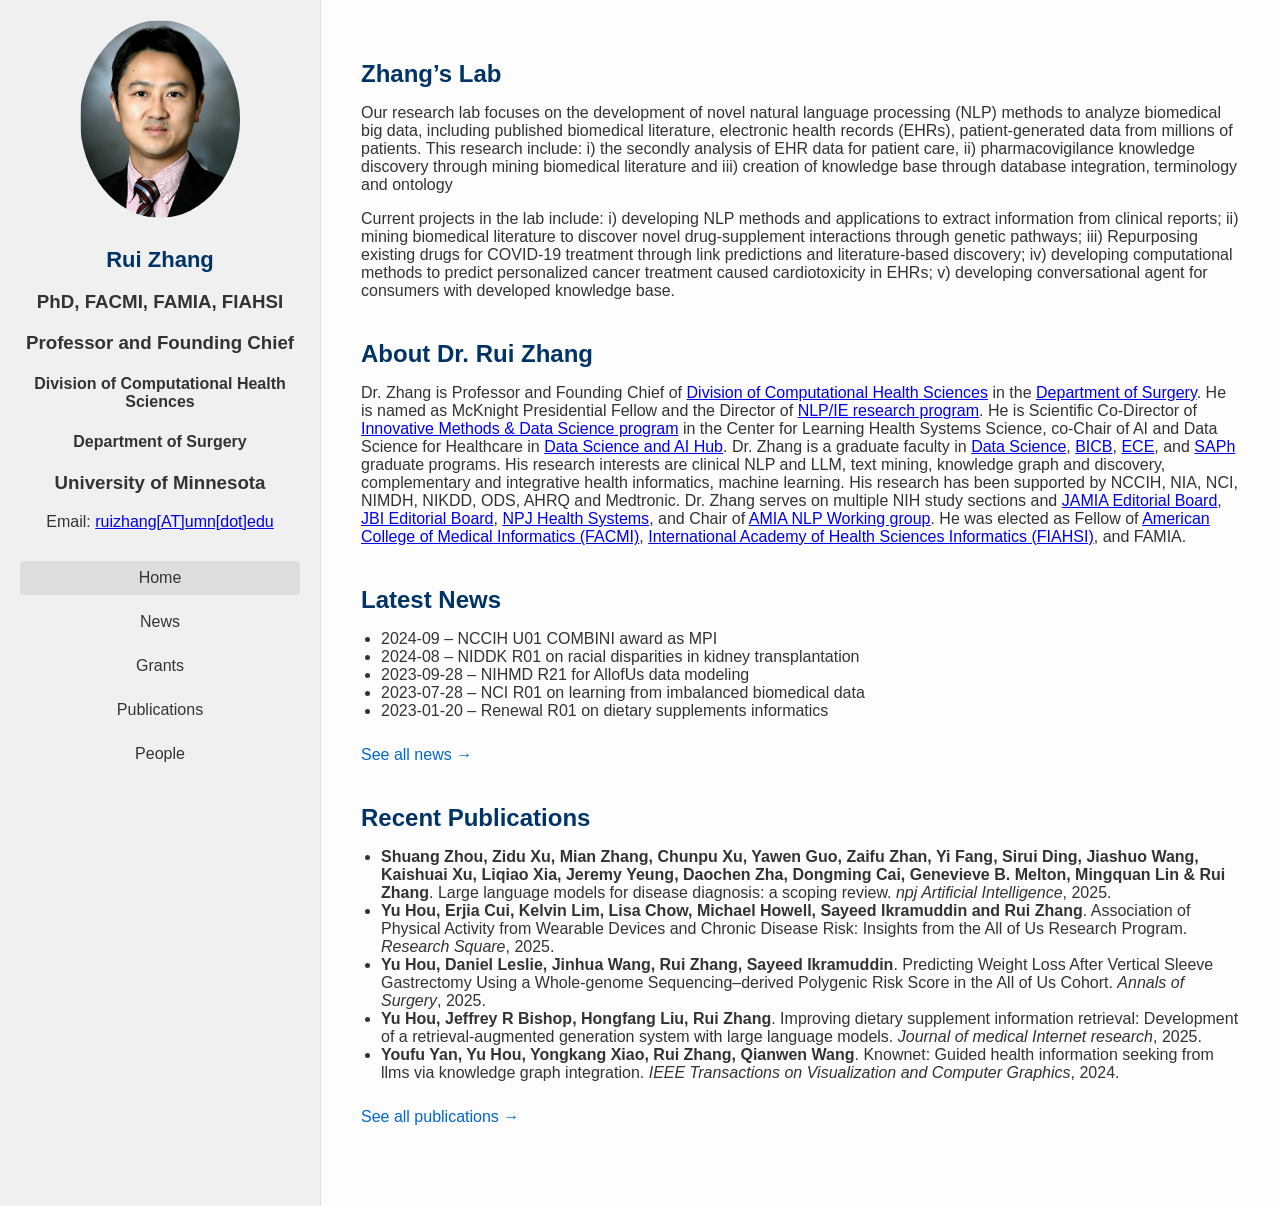
==== index.html @ 44093727 "Update index.html" ====
<!-- index.html -->
<!DOCTYPE html>
<html lang="en">
<head>
  <meta charset="UTF-8" />
  <title>Zhang's Lab | Home</title>
  <link rel="stylesheet" href="style.css" />
  <script src="script.js" defer></script>
</head>
<body>
<div id="container">
  <!-- Sidebar -->
  <div id="sidebar">
    <img src="assets/rui_zhang.png" alt="Dr. Rui Zhang" class="profile-pic" />
    <h2>Rui Zhang</h2>
    <h3>PhD, FACMI, FAMIA, FIAHSI</h3>
    <h3>Professor and Founding Chief</h3>
    <h4>Division of Computational Health Sciences </h4>
    <h4>Department of Surgery</h4>
    <h3>University of Minnesota</h3>
    <p>Email: <a href="mailto:ruizhang@umn.edu">ruizhang[AT]umn[dot]edu</a></p>
    <div class="nav">
      <a href="index.html" class="active">Home</a>
      <a href="news.html">News</a>
      <a href="grants.html">Grants</a>
      <a href="publications.html">Publications</a>
      <a href="people.html">People</a>
    </div>
  </div>

  <!-- Main Content -->
  <div id="main-content">
    <!-- Section 1: Lab Introduction -->
    <section>
      <h2>Zhang’s Lab</h2>
      <p>Our research lab focuses on the development of novel natural language processing (NLP) methods to analyze biomedical big data, including published biomedical literature, electronic health records (EHRs), patient-generated data from millions of patients. This research include: i) the secondly analysis of EHR data for patient care, ii) pharmacovigilance knowledge discovery through mining biomedical literature and iii) creation of knowledge base through database integration, terminology and ontology</p>
      <p>Current projects in the lab include: i) developing NLP methods and applications to extract information from clinical reports; ii) mining biomedical literature to discover novel drug-supplement interactions through genetic pathways; iii) Repurposing existing drugs for COVID-19 treatment through link predictions and literature-based discovery; iv) developing computational methods to predict personalized cancer treatment caused cardiotoxicity in EHRs; v) developing conversational agent for consumers with developed knowledge base.</p>
    </section>

    <!-- Section 2: PI Bio -->
    <section>
      <h2>About Dr. Rui Zhang</h2>
      <p>
        Dr. Zhang is Professor and Founding Chief of <a href="https://med.umn.edu/surgery/divisions/computational-health-sciences" target="_blank">Division of Computational Health Sciences</a> in the <a href="https://med.umn.edu/surgery" target="_blank">Department of Surgery</a>.
        He is named as McKnight Presidential Fellow and the Director of <a href="https://healthinformatics.umn.edu/natural-language-processing" target="_blank">NLP/IE research program</a>. He is Scientific Co-Director of <a href="https://med.umn.edu/news/new-r01-grant-lhi-director-lin-yee-chen-md-ms" target="_blank">Innovative Methods & Data Science program</a> in the Center for Learning Health Systems Science, co-Chair of AI and Data Science for Healthcare in <a href="https://dsai-hub.umn.edu/" target="_blank">Data Science and AI Hub</a>.
        Dr. Zhang is a graduate faculty in <a href="https://cse.umn.edu/datascience" target="_blank">Data Science</a>, <a href="https://r.umn.edu/academics/graduate-programs/bioinformatics-and-computational-biology/bioinformatics-and" target="_blank">BICB</a>, <a href="https://cse.umn.edu/ece/graduate" target="_blank">ECE</a>, and <a href="https://www.pharmacy.umn.edu/pharmaceutical-care-health-systems/saph-graduate-program/social-and-administrative-pharmacy" target="_blank">SAPh</a> graduate programs.
        His research interests are clinical NLP and LLM, text mining, knowledge graph and discovery, complementary and integrative health informatics, machine learning. His research has been supported by NCCIH, NIA, NCI, NIMDH, NIKDD, ODS, AHRQ and Medtronic.
        Dr. Zhang serves on multiple NIH study sections and <a href="https://academic.oup.com/jamia/pages/Editorial_Board" target="_blank">JAMIA Editorial Board</a>, <a href="https://www.sciencedirect.com/journal/journal-of-biomedical-informatics/about/editorial-board" target="_blank">JBI Editorial Board</a>, <a href="https://www.nature.com/npjhealthsyst/editors" target="_blank">NPJ Health Systems</a>, and Chair of <a href="https://amia.org/community/working-groups/natural-language-processing" target="_blank">AMIA NLP Working group</a>.
        He was elected as Fellow of <a href="https://amia.org/communities/acmi-fellowship" target="_blank">American College of Medical Informatics (FACMI)</a>, <a href="https://imia-medinfo.org/wp/iahsi-structure/" target="_blank">International Academy of Health Sciences Informatics (FIAHSI)</a>, and FAMIA.
      </p>
    </section>

    <!-- Section 3: Latest News -->
    <section>
      <h2>Latest News</h2>
      <ul id="news-list">
        <!-- populated by JS -->
      </ul>
      <a href="news.html" class="see-all">See all news →</a>
    </section>

    <!-- Section 4: Recent Publications -->
    <section>
      <h2>Recent Publications</h2>
      <ul id="pubs-list">
        <!-- populated by JS -->
      </ul>
      <a href="publications.html" class="see-all">See all publications →</a>
    </section>
  </div>
</div>
</body>
</html>
---- style.css ----
/* style.css */
body {
    margin: 0;
    font-family: "Helvetica Neue", Helvetica, Arial, sans-serif;
    color: #333;
    background-color: #fdfdfd;
}

#container {
    display: flex;
    min-height: 100vh;
}

#sidebar {
    width: 280px;
    background-color: #f0f0f0;
    padding: 20px;
    flex-shrink: 0;
    text-align: center;
    border-right: 1px solid #ddd;
}

.profile-pic {
    width: 160px;
    border-radius: 50%;
    margin-bottom: 15px;
}

#sidebar h2 {
    font-size: 22px;
    margin: 10px 0 5px;
}

.nav {
    margin-top: 30px;
    display: flex;
    flex-direction: column;
    gap: 10px;
}

.nav a {
    text-decoration: none;
    color: #333;
    padding: 8px;
    border-radius: 4px;
}

.nav a.active,
.nav a:hover {
    background-color: #ddd;
}

#main-content {
    flex: 1;
    padding: 40px;
}

section {
    margin-bottom: 40px;
}

h2 {
    color: #003366;
    margin-bottom: 10px;
}

ul {
    padding-left: 20px;
}

.see-all {
    display: inline-block;
    margin-top: 10px;
    text-decoration: none;
    color: #0066cc;
}

.see-all:hover {
    text-decoration: underline;
}
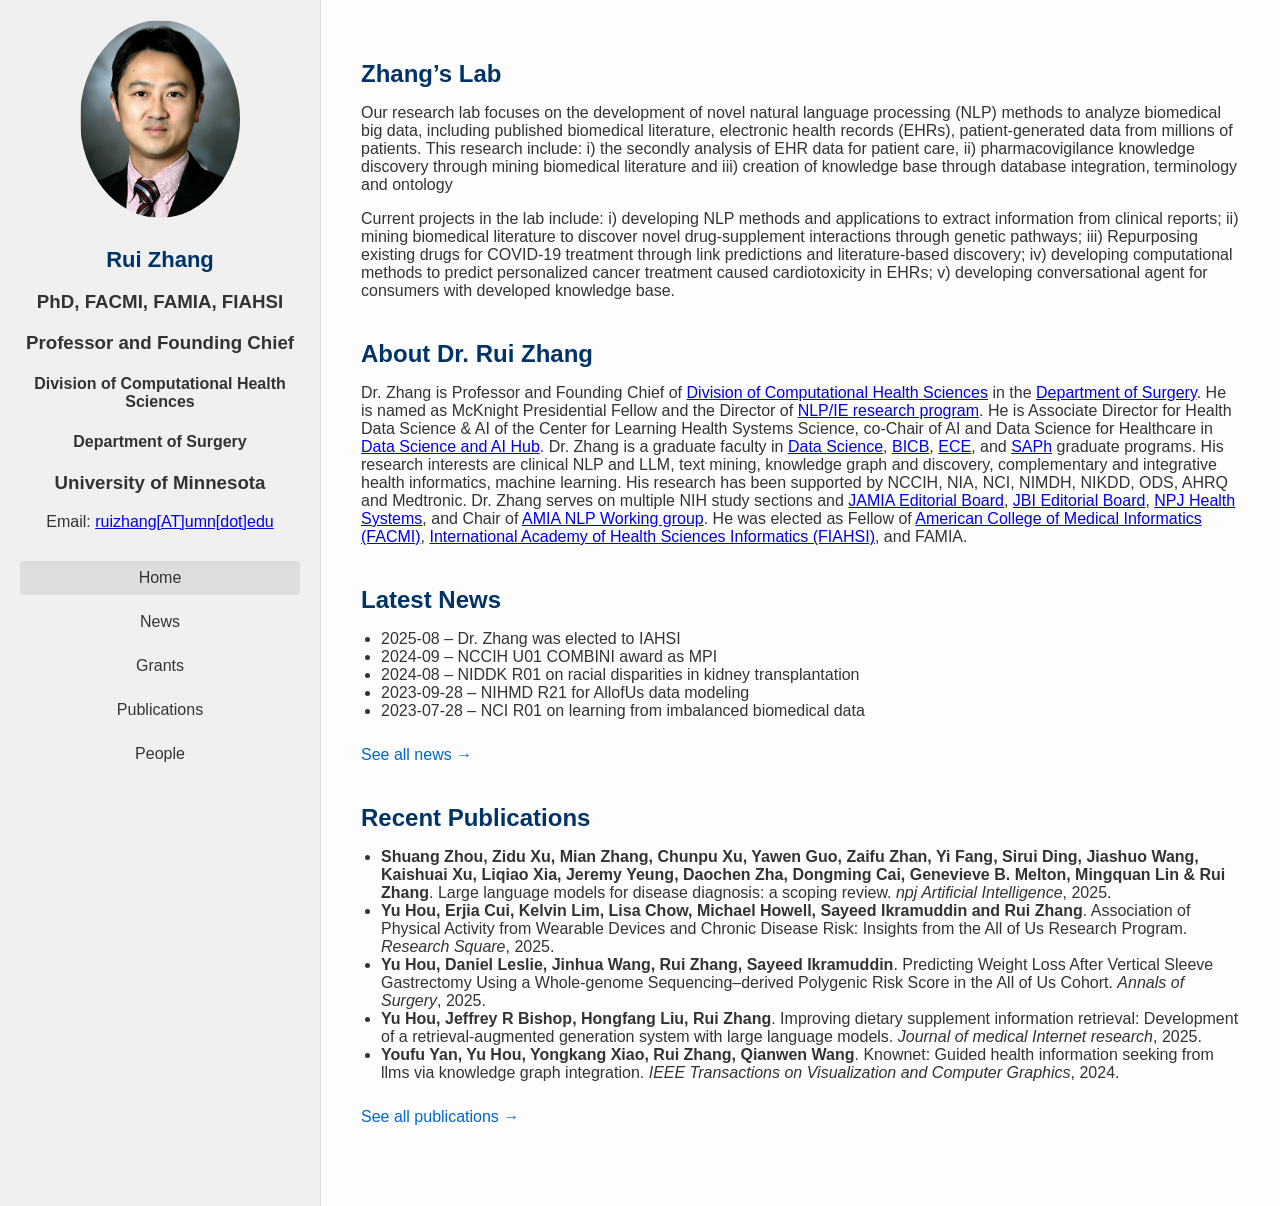
==== commit 11fa4e9e: "Update index.html" ====
--- a/index.html
+++ b/index.html
@@ -42,7 +42,7 @@
       <h2>About Dr. Rui Zhang</h2>
       <p>
         Dr. Zhang is Professor and Founding Chief of <a href="https://med.umn.edu/surgery/divisions/computational-health-sciences" target="_blank">Division of Computational Health Sciences</a> in the <a href="https://med.umn.edu/surgery" target="_blank">Department of Surgery</a>.
-        He is named as McKnight Presidential Fellow and the Director of <a href="https://healthinformatics.umn.edu/natural-language-processing" target="_blank">NLP/IE research program</a>. He is Scientific Co-Director of <a href="https://med.umn.edu/news/new-r01-grant-lhi-director-lin-yee-chen-md-ms" target="_blank">Innovative Methods & Data Science program</a> in the Center for Learning Health Systems Science, co-Chair of AI and Data Science for Healthcare in <a href="https://dsai-hub.umn.edu/" target="_blank">Data Science and AI Hub</a>.
+        He is named as McKnight Presidential Fellow and the Director of <a href="https://healthinformatics.umn.edu/natural-language-processing" target="_blank">NLP/IE research program</a>. He is Associate Director for Health Data Science & AI of the Center for Learning Health Systems Science, co-Chair of AI and Data Science for Healthcare in <a href="https://dsai-hub.umn.edu/" target="_blank">Data Science and AI Hub</a>.
         Dr. Zhang is a graduate faculty in <a href="https://cse.umn.edu/datascience" target="_blank">Data Science</a>, <a href="https://r.umn.edu/academics/graduate-programs/bioinformatics-and-computational-biology/bioinformatics-and" target="_blank">BICB</a>, <a href="https://cse.umn.edu/ece/graduate" target="_blank">ECE</a>, and <a href="https://www.pharmacy.umn.edu/pharmaceutical-care-health-systems/saph-graduate-program/social-and-administrative-pharmacy" target="_blank">SAPh</a> graduate programs.
         His research interests are clinical NLP and LLM, text mining, knowledge graph and discovery, complementary and integrative health informatics, machine learning. His research has been supported by NCCIH, NIA, NCI, NIMDH, NIKDD, ODS, AHRQ and Medtronic.
         Dr. Zhang serves on multiple NIH study sections and <a href="https://academic.oup.com/jamia/pages/Editorial_Board" target="_blank">JAMIA Editorial Board</a>, <a href="https://www.sciencedirect.com/journal/journal-of-biomedical-informatics/about/editorial-board" target="_blank">JBI Editorial Board</a>, <a href="https://www.nature.com/npjhealthsyst/editors" target="_blank">NPJ Health Systems</a>, and Chair of <a href="https://amia.org/community/working-groups/natural-language-processing" target="_blank">AMIA NLP Working group</a>.
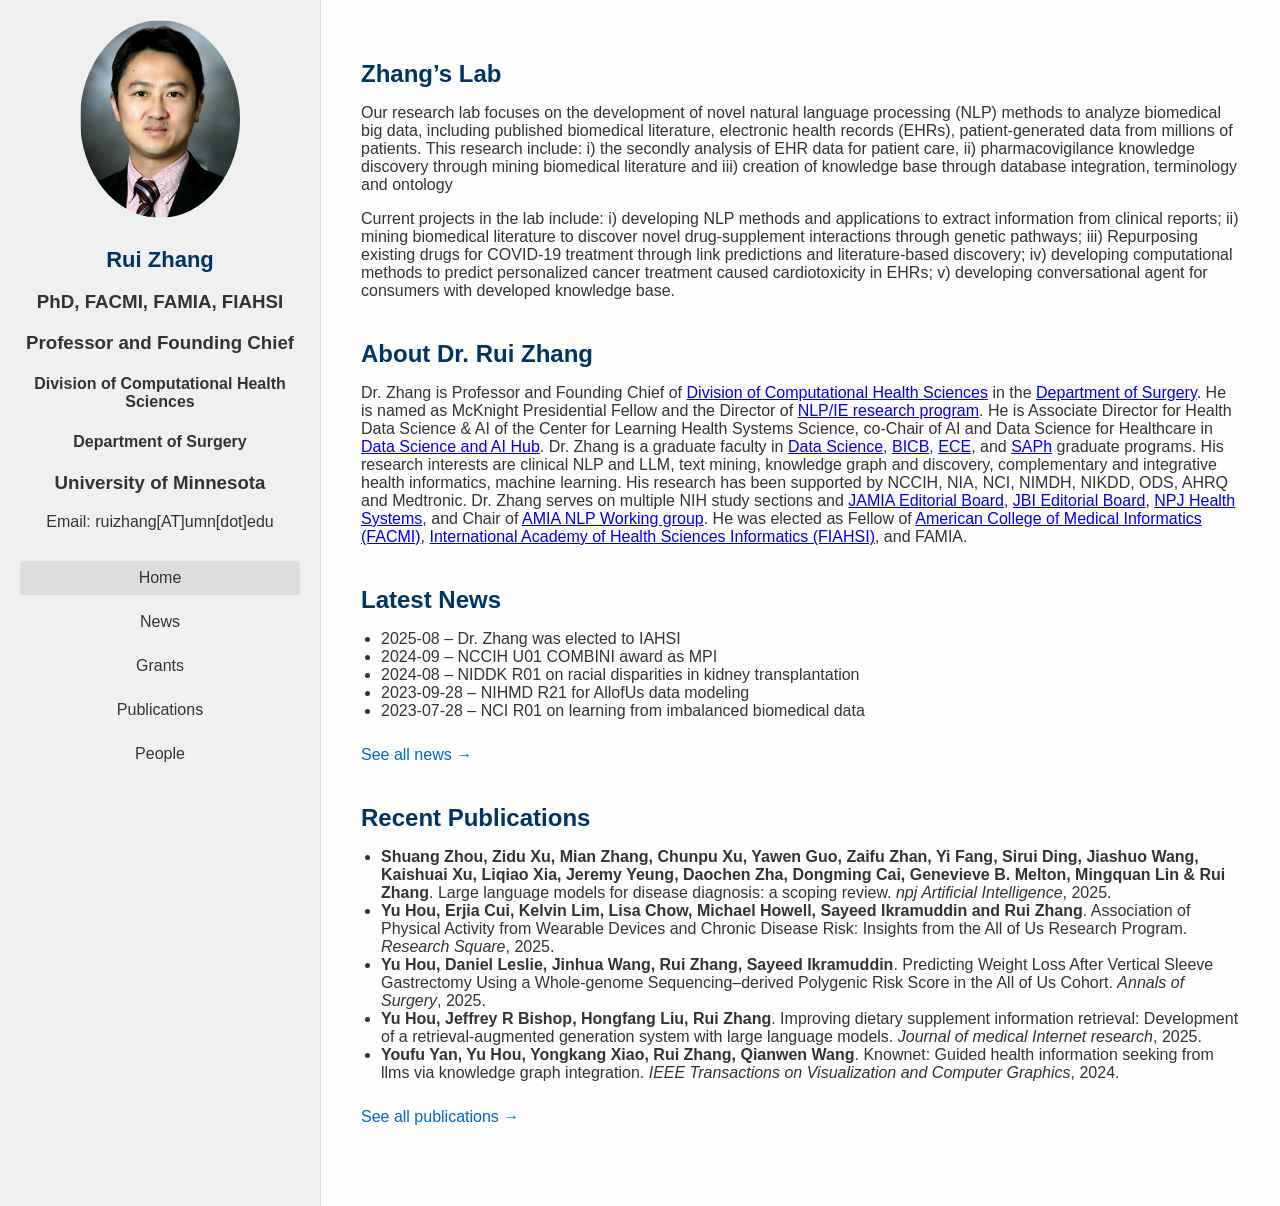
==== commit a3a051ed: "Update index.html" ====
--- a/index.html
+++ b/index.html
@@ -18,7 +18,7 @@
     <h4>Division of Computational Health Sciences </h4>
     <h4>Department of Surgery</h4>
     <h3>University of Minnesota</h3>
-    <p>Email: <a href="mailto:ruizhang@umn.edu">ruizhang[AT]umn[dot]edu</a></p>
+    <p>Email: ruizhang[AT]umn[dot]edu</p>
     <div class="nav">
       <a href="index.html" class="active">Home</a>
       <a href="news.html">News</a>
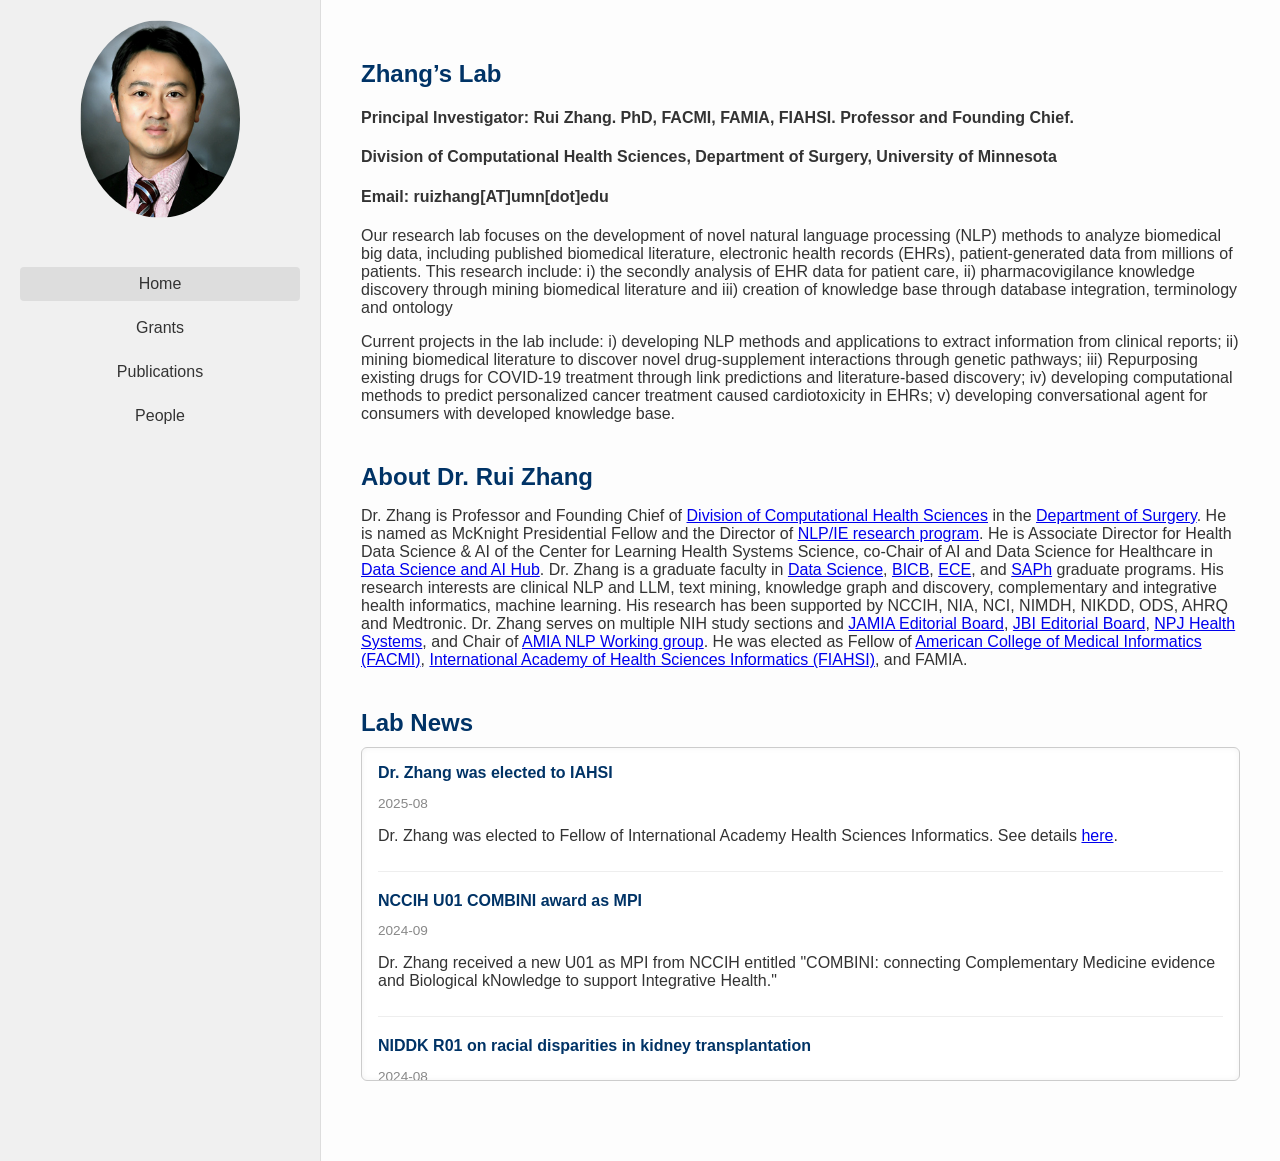
==== commit 23299daa: "Add files via upload" ====
--- a/index.html
+++ b/index.html
@@ -12,16 +12,8 @@
   <!-- Sidebar -->
   <div id="sidebar">
     <img src="assets/rui_zhang.png" alt="Dr. Rui Zhang" class="profile-pic" />
-    <h2>Rui Zhang</h2>
-    <h3>PhD, FACMI, FAMIA, FIAHSI</h3>
-    <h3>Professor and Founding Chief</h3>
-    <h4>Division of Computational Health Sciences </h4>
-    <h4>Department of Surgery</h4>
-    <h3>University of Minnesota</h3>
-    <p>Email: ruizhang[AT]umn[dot]edu</p>
     <div class="nav">
       <a href="index.html" class="active">Home</a>
-      <a href="news.html">News</a>
       <a href="grants.html">Grants</a>
       <a href="publications.html">Publications</a>
       <a href="people.html">People</a>
@@ -33,6 +25,9 @@
     <!-- Section 1: Lab Introduction -->
     <section>
       <h2>Zhang’s Lab</h2>
+      <h4>Principal Investigator: Rui Zhang. PhD, FACMI, FAMIA, FIAHSI. Professor and Founding Chief.</h4>
+      <h4>Division of Computational Health Sciences, Department of Surgery, University of Minnesota</h4>
+      <h4>Email: ruizhang[AT]umn[dot]edu</h4>
       <p>Our research lab focuses on the development of novel natural language processing (NLP) methods to analyze biomedical big data, including published biomedical literature, electronic health records (EHRs), patient-generated data from millions of patients. This research include: i) the secondly analysis of EHR data for patient care, ii) pharmacovigilance knowledge discovery through mining biomedical literature and iii) creation of knowledge base through database integration, terminology and ontology</p>
       <p>Current projects in the lab include: i) developing NLP methods and applications to extract information from clinical reports; ii) mining biomedical literature to discover novel drug-supplement interactions through genetic pathways; iii) Repurposing existing drugs for COVID-19 treatment through link predictions and literature-based discovery; iv) developing computational methods to predict personalized cancer treatment caused cardiotoxicity in EHRs; v) developing conversational agent for consumers with developed knowledge base.</p>
     </section>
@@ -51,22 +46,13 @@
     </section>
 
     <!-- Section 3: Latest News -->
-    <section>
-      <h2>Latest News</h2>
-      <ul id="news-list">
-        <!-- populated by JS -->
-      </ul>
-      <a href="news.html" class="see-all">See all news →</a>
+    <section id="lab-news">
+      <h2>Lab News</h2>
+      <div class="news-scroll-container">
+        <div id="news-scroll" class="news-scroll"></div>
+      </div>
     </section>
 
-    <!-- Section 4: Recent Publications -->
-    <section>
-      <h2>Recent Publications</h2>
-      <ul id="pubs-list">
-        <!-- populated by JS -->
-      </ul>
-      <a href="publications.html" class="see-all">See all publications →</a>
-    </section>
   </div>
 </div>
 </body>
--- a/style.css
+++ b/style.css
@@ -78,3 +78,40 @@
 .see-all:hover {
     text-decoration: underline;
 }
+
+.news-scroll-container {
+    max-height: 300px;
+    overflow-y: auto;
+    border: 1px solid #ccc;
+    border-radius: 6px;
+    padding: 16px;
+    background-color: #fff;
+    box-shadow: inset 0 0 6px rgba(0,0,0,0.05);
+}
+
+.news-scroll {
+    display: flex;
+    flex-direction: column;
+    gap: 20px;
+}
+
+.news-scroll-item {
+    border-bottom: 1px solid #eee;
+    padding-bottom: 10px;
+}
+
+.news-scroll-item:last-child {
+    border-bottom: none;
+}
+
+.news-scroll-item h4 {
+    font-size: 1rem;
+    color: #003366;
+    margin: 0 0 4px 0;
+}
+
+.news-scroll-item .news-date {
+    font-size: 0.85rem;
+    color: #888;
+    margin-bottom: 6px;
+}
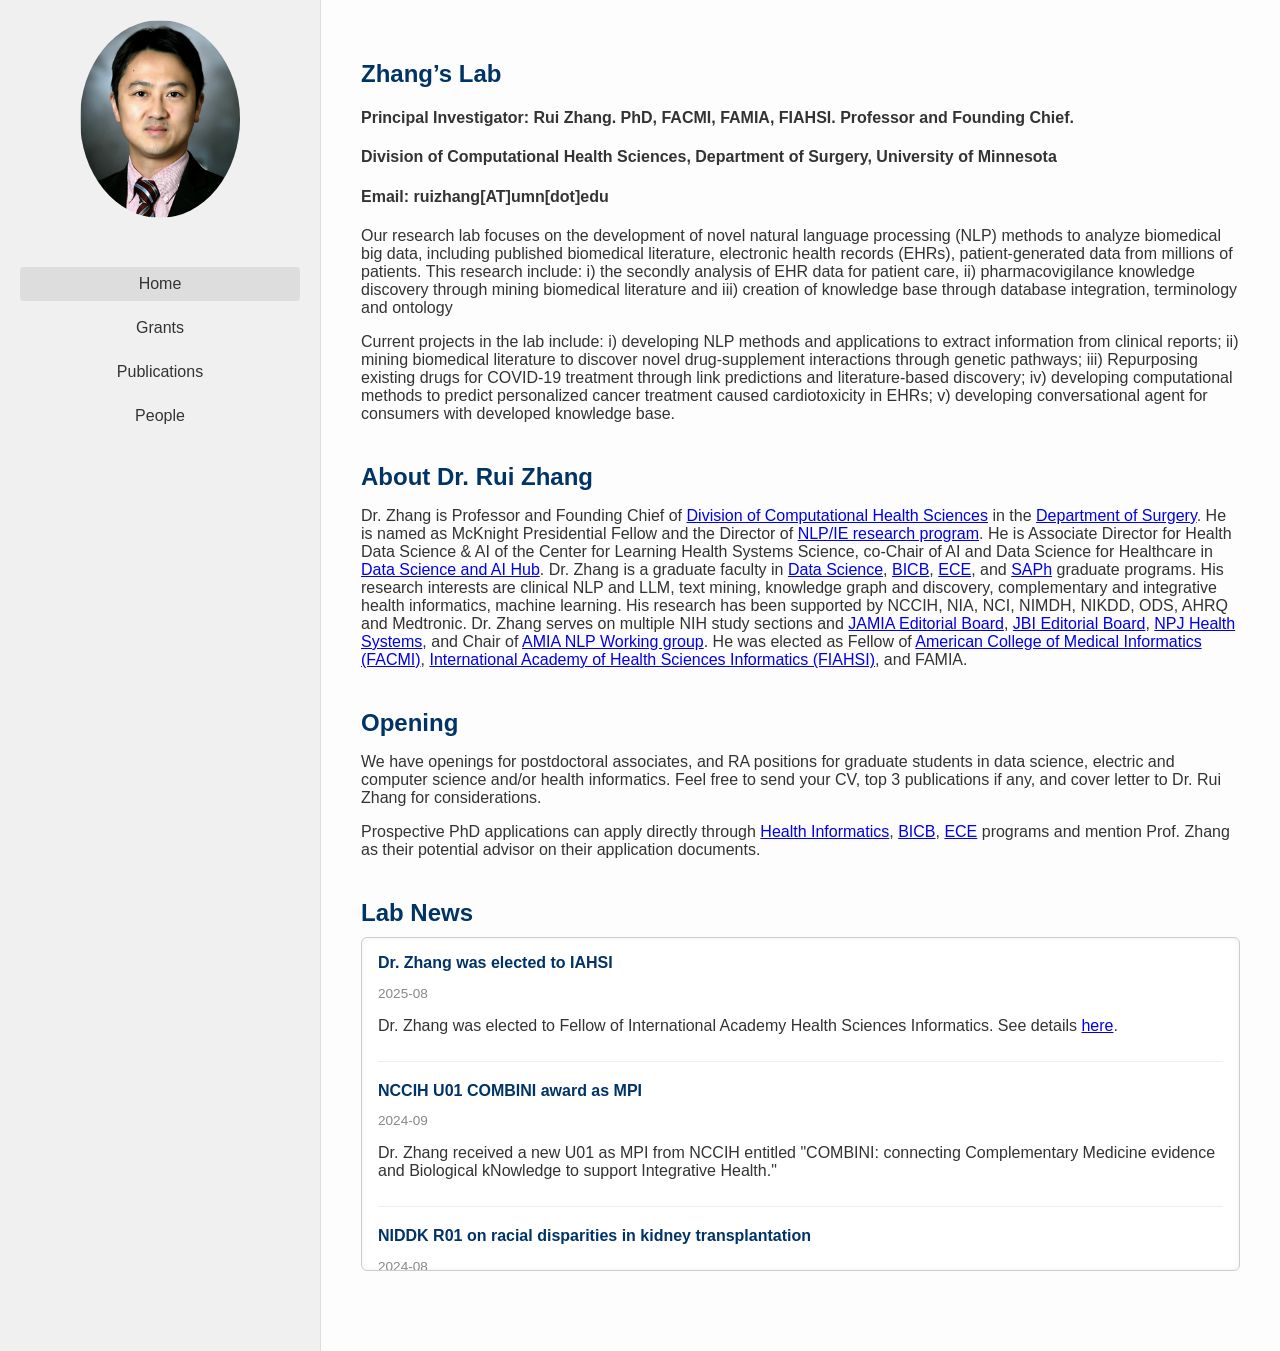
==== commit 2c39d0a6: "Update index.html" ====
--- a/index.html
+++ b/index.html
@@ -45,7 +45,14 @@
       </p>
     </section>
 
-    <!-- Section 3: Latest News -->
+    <!-- Section 3: Jobs opening -->
+    <section>
+      <h2>Opening</h2>
+      <p>We have openings for postdoctoral associates, and RA positions for graduate students in data science, electric and computer science and/or health informatics. Feel free to send your CV, top 3 publications if any, and cover letter to Dr. Rui Zhang for considerations.</p>
+      <p>Prospective PhD applications can apply directly through <a href="https://healthinformatics.umn.edu/graduate-program/program-overview" target="_blank">Health Informatics</a>, <a href="https://r.umn.edu/academics/graduate-programs/bioinformatics-and-computational-biology/bioinformatics-and" target="_blank">BICB</a>,  <a href="https://cse.umn.edu/ece/graduate" target="_blank">ECE</a> programs and mention Prof. Zhang as their potential advisor on their application documents.</p>
+    </section>
+    
+    <!-- Section 4: Latest News -->
     <section id="lab-news">
       <h2>Lab News</h2>
       <div class="news-scroll-container">
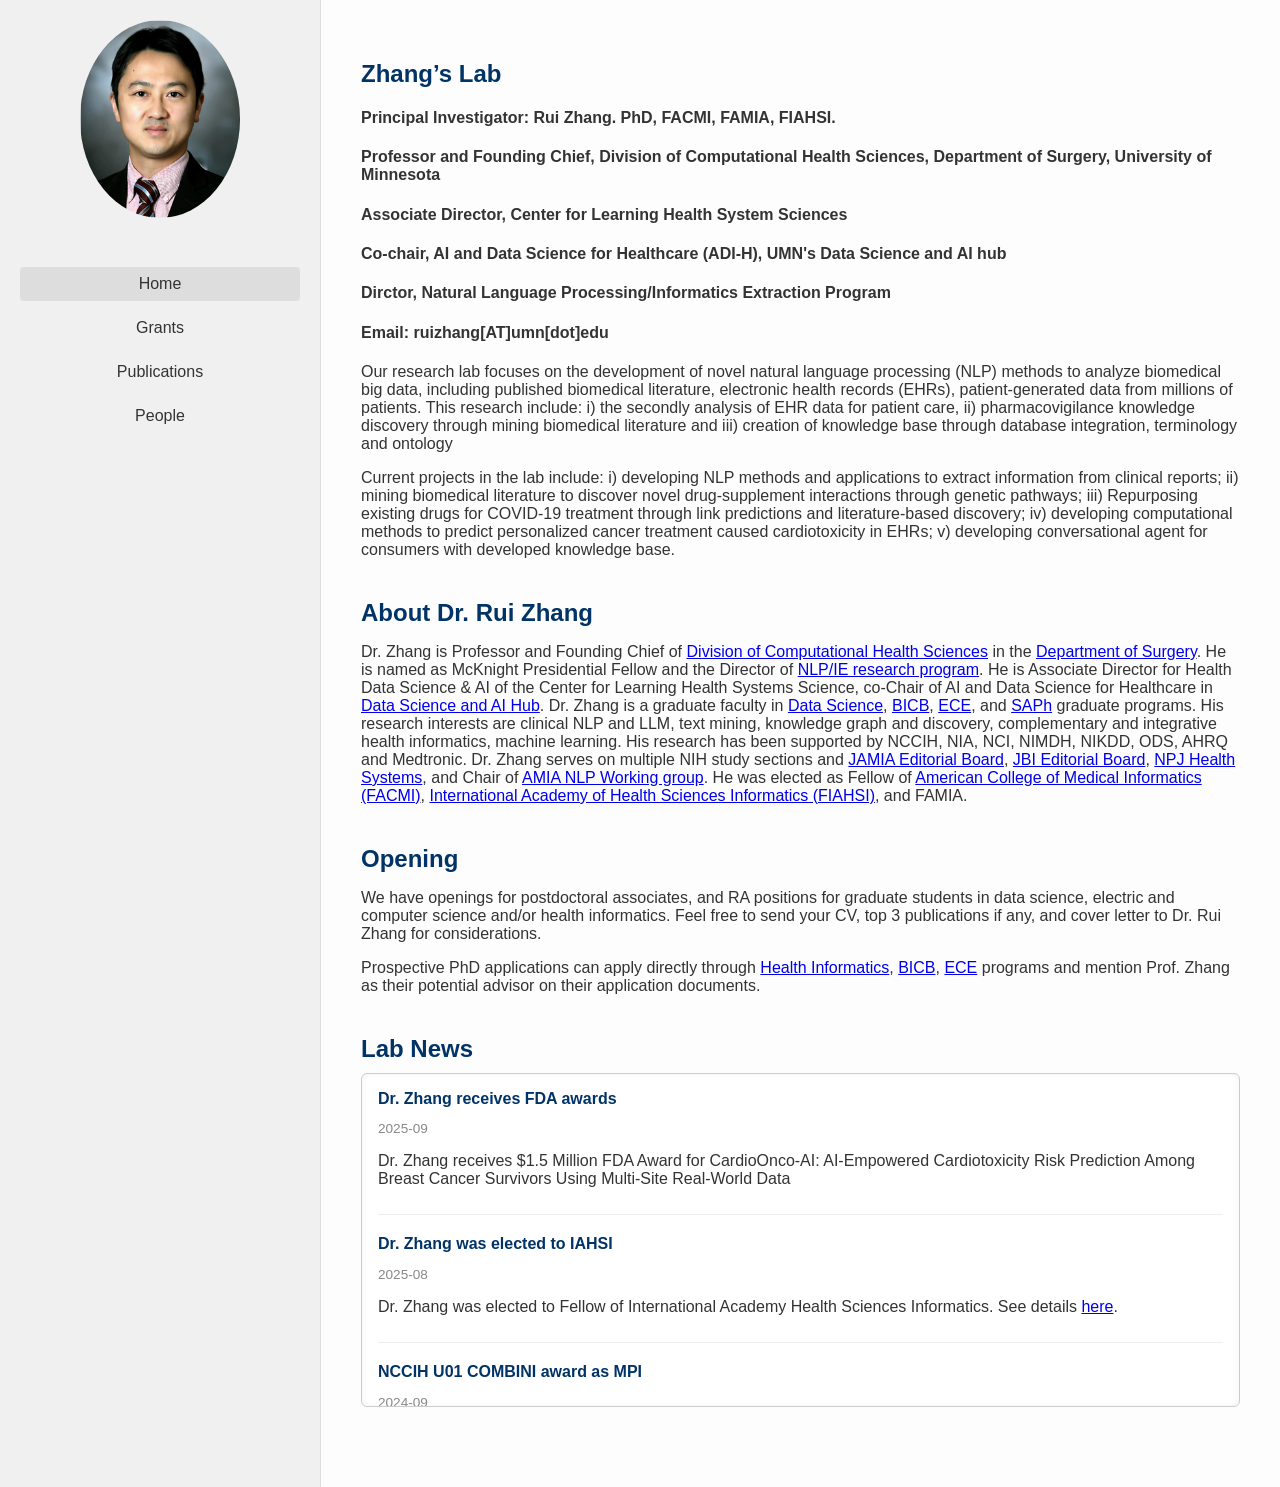
==== commit 8cd55ba3: "index.html" ====
--- a/index.html
+++ b/index.html
@@ -25,8 +25,11 @@
     <!-- Section 1: Lab Introduction -->
     <section>
       <h2>Zhang’s Lab</h2>
-      <h4>Principal Investigator: Rui Zhang. PhD, FACMI, FAMIA, FIAHSI. Professor and Founding Chief.</h4>
-      <h4>Division of Computational Health Sciences, Department of Surgery, University of Minnesota</h4>
+      <h4>Principal Investigator: Rui Zhang. PhD, FACMI, FAMIA, FIAHSI. </h4>
+      <h4>Professor and Founding Chief, Division of Computational Health Sciences, Department of Surgery, University of Minnesota</h4>
+      <h4>Associate Director, Center for Learning Health System Sciences</h4>
+      <h4>Co-chair, AI and Data Science for Healthcare (ADI-H), UMN's Data Science and AI hub</h4>
+      <h4>Dirctor, Natural Language Processing/Informatics Extraction Program</h4>
       <h4>Email: ruizhang[AT]umn[dot]edu</h4>
       <p>Our research lab focuses on the development of novel natural language processing (NLP) methods to analyze biomedical big data, including published biomedical literature, electronic health records (EHRs), patient-generated data from millions of patients. This research include: i) the secondly analysis of EHR data for patient care, ii) pharmacovigilance knowledge discovery through mining biomedical literature and iii) creation of knowledge base through database integration, terminology and ontology</p>
       <p>Current projects in the lab include: i) developing NLP methods and applications to extract information from clinical reports; ii) mining biomedical literature to discover novel drug-supplement interactions through genetic pathways; iii) Repurposing existing drugs for COVID-19 treatment through link predictions and literature-based discovery; iv) developing computational methods to predict personalized cancer treatment caused cardiotoxicity in EHRs; v) developing conversational agent for consumers with developed knowledge base.</p>
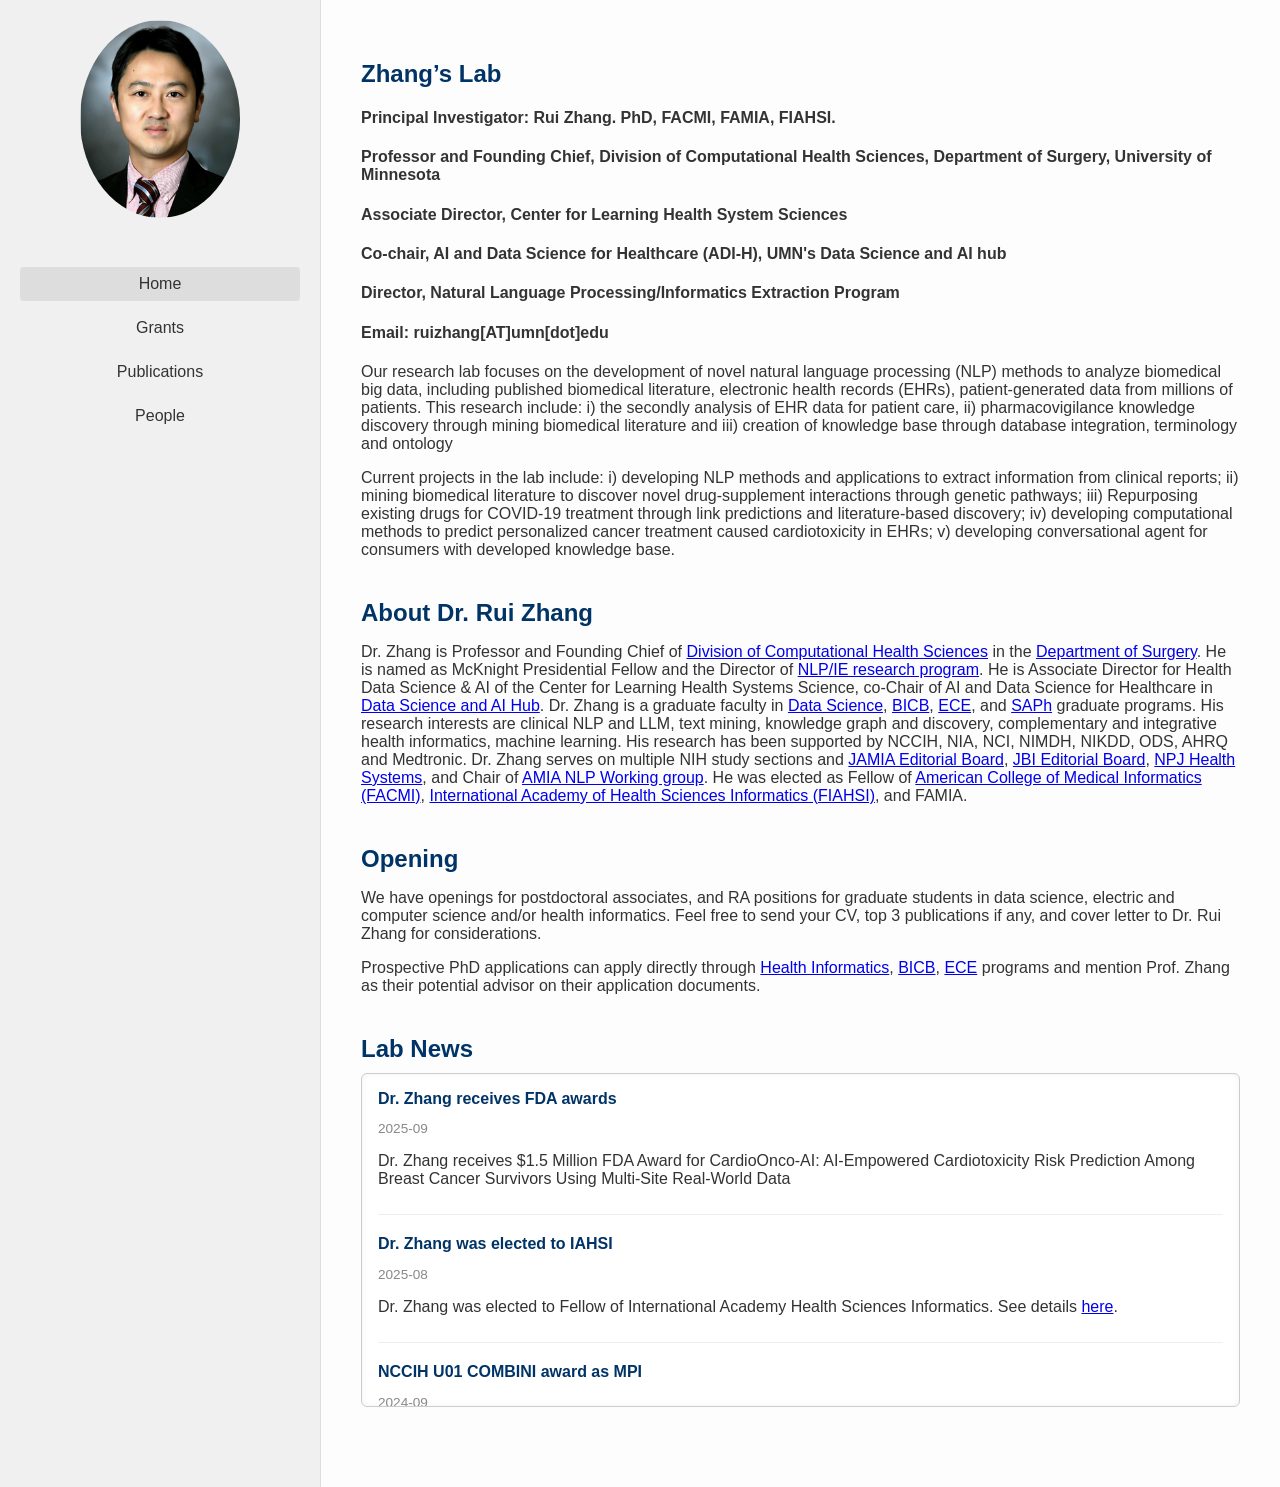
==== commit 5eb553dc: "index.html" ====
--- a/index.html
+++ b/index.html
@@ -29,7 +29,7 @@
       <h4>Professor and Founding Chief, Division of Computational Health Sciences, Department of Surgery, University of Minnesota</h4>
       <h4>Associate Director, Center for Learning Health System Sciences</h4>
       <h4>Co-chair, AI and Data Science for Healthcare (ADI-H), UMN's Data Science and AI hub</h4>
-      <h4>Dirctor, Natural Language Processing/Informatics Extraction Program</h4>
+      <h4>Director, Natural Language Processing/Informatics Extraction Program</h4>
       <h4>Email: ruizhang[AT]umn[dot]edu</h4>
       <p>Our research lab focuses on the development of novel natural language processing (NLP) methods to analyze biomedical big data, including published biomedical literature, electronic health records (EHRs), patient-generated data from millions of patients. This research include: i) the secondly analysis of EHR data for patient care, ii) pharmacovigilance knowledge discovery through mining biomedical literature and iii) creation of knowledge base through database integration, terminology and ontology</p>
       <p>Current projects in the lab include: i) developing NLP methods and applications to extract information from clinical reports; ii) mining biomedical literature to discover novel drug-supplement interactions through genetic pathways; iii) Repurposing existing drugs for COVID-19 treatment through link predictions and literature-based discovery; iv) developing computational methods to predict personalized cancer treatment caused cardiotoxicity in EHRs; v) developing conversational agent for consumers with developed knowledge base.</p>
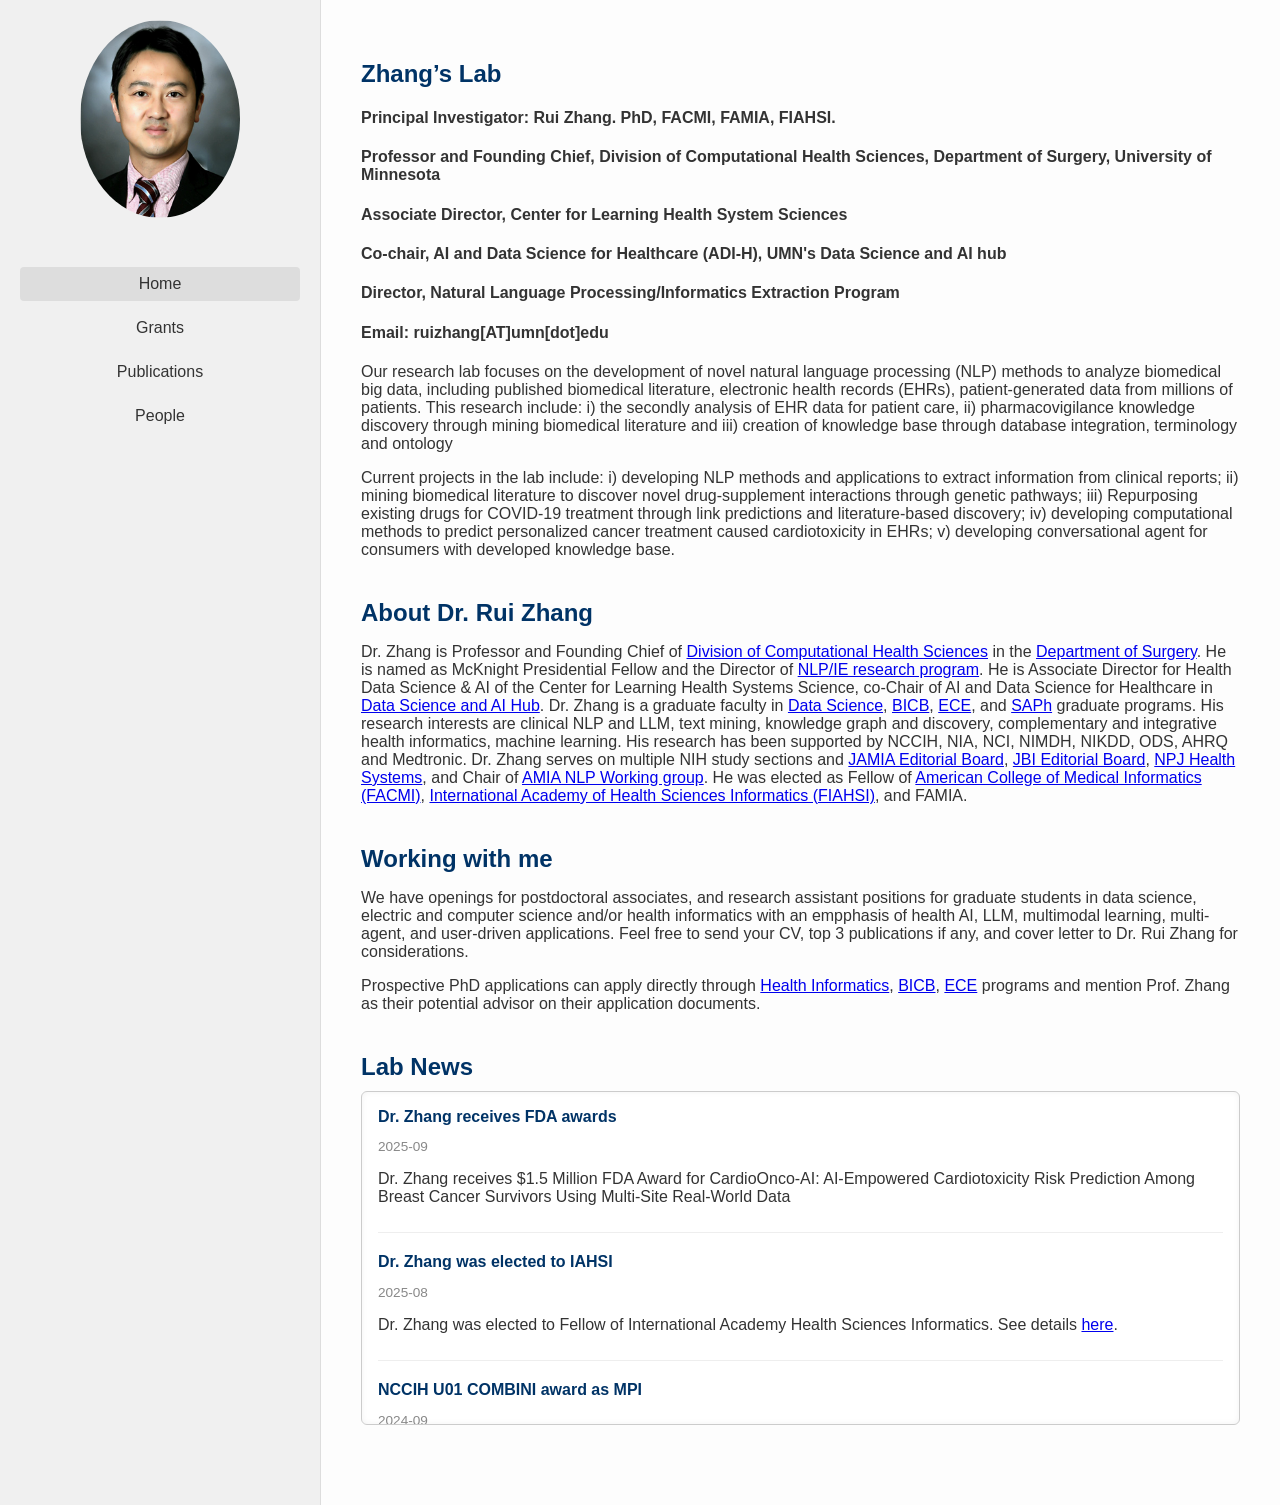
==== commit 0dff25f7: "index.html" ====
--- a/index.html
+++ b/index.html
@@ -50,8 +50,8 @@
 
     <!-- Section 3: Jobs opening -->
     <section>
-      <h2>Opening</h2>
-      <p>We have openings for postdoctoral associates, and RA positions for graduate students in data science, electric and computer science and/or health informatics. Feel free to send your CV, top 3 publications if any, and cover letter to Dr. Rui Zhang for considerations.</p>
+      <h2>Working with me</h2>
+      <p>We have openings for postdoctoral associates, and research assistant positions for graduate students in data science, electric and computer science and/or health informatics with an empphasis of health AI, LLM, multimodal learning, multi-agent, and user-driven applications. Feel free to send your CV, top 3 publications if any, and cover letter to Dr. Rui Zhang for considerations.</p>
       <p>Prospective PhD applications can apply directly through <a href="https://healthinformatics.umn.edu/graduate-program/program-overview" target="_blank">Health Informatics</a>, <a href="https://r.umn.edu/academics/graduate-programs/bioinformatics-and-computational-biology/bioinformatics-and" target="_blank">BICB</a>,  <a href="https://cse.umn.edu/ece/graduate" target="_blank">ECE</a> programs and mention Prof. Zhang as their potential advisor on their application documents.</p>
     </section>
     
